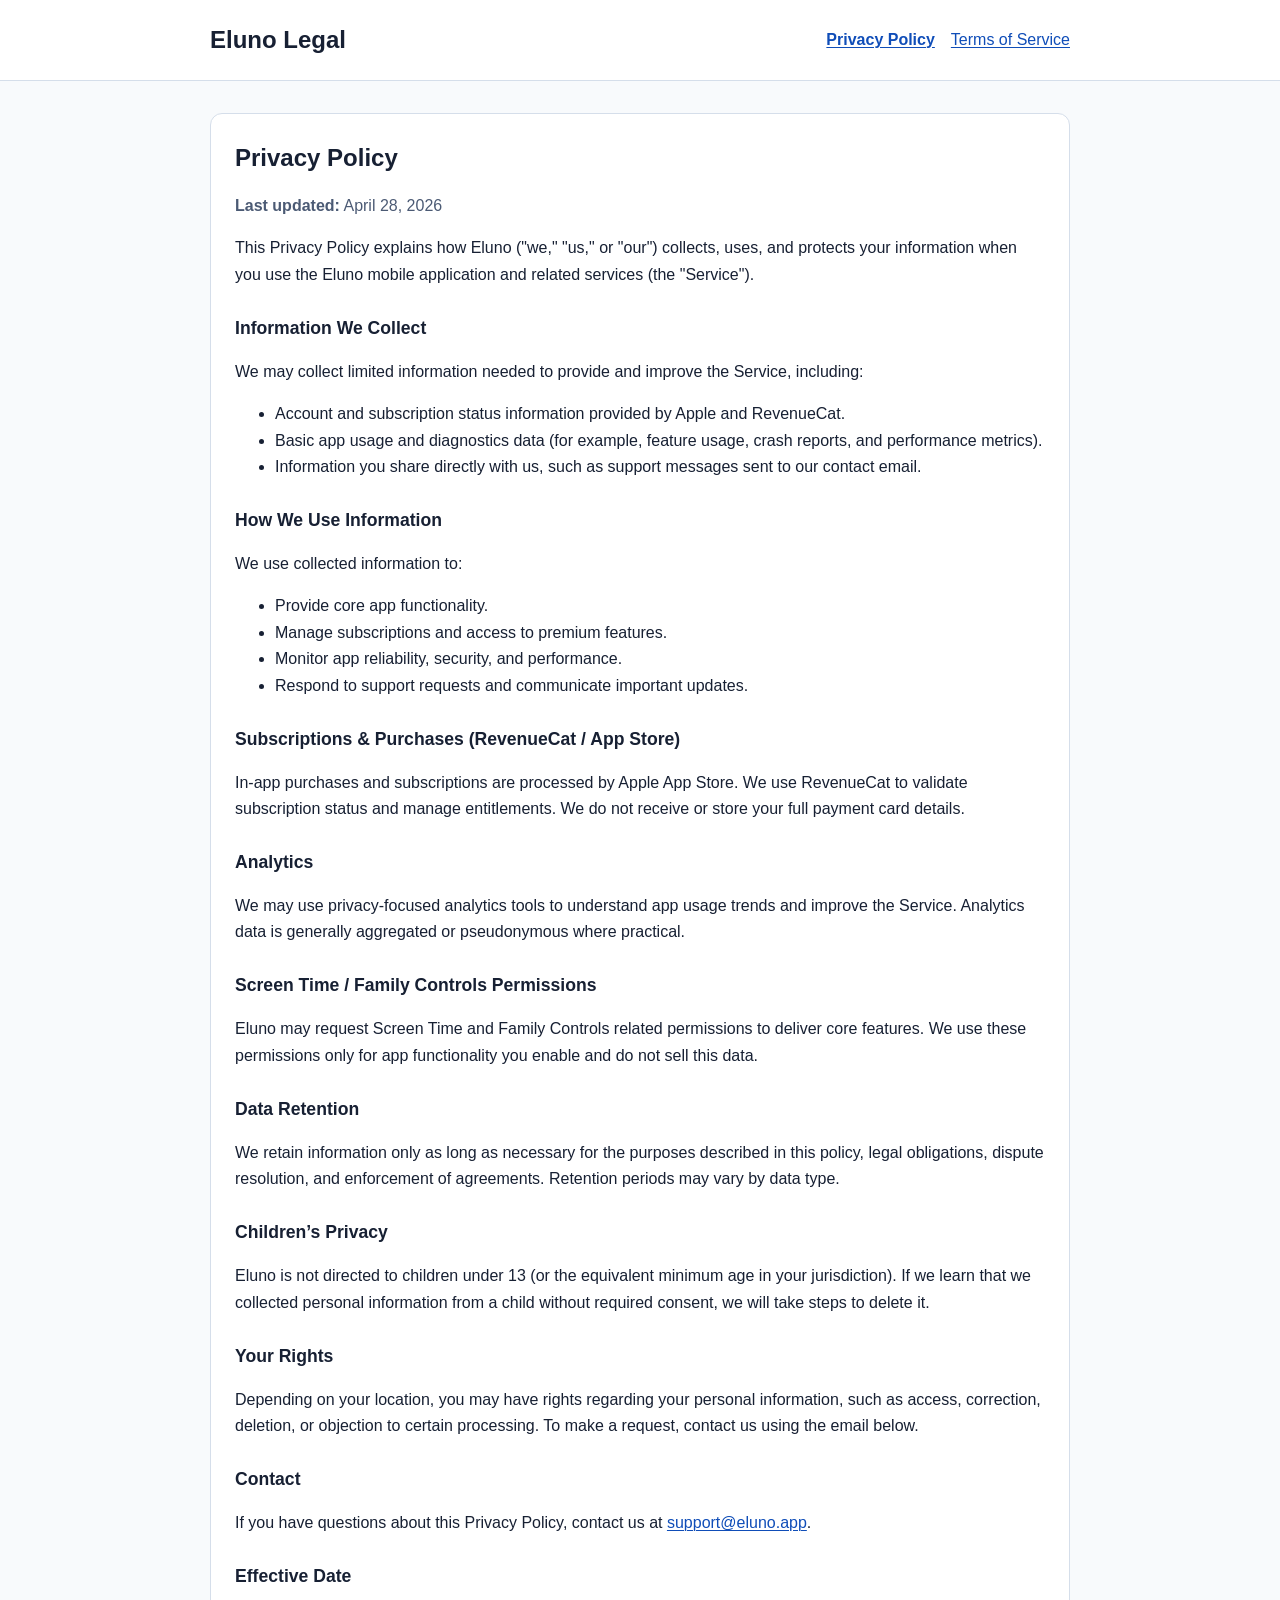
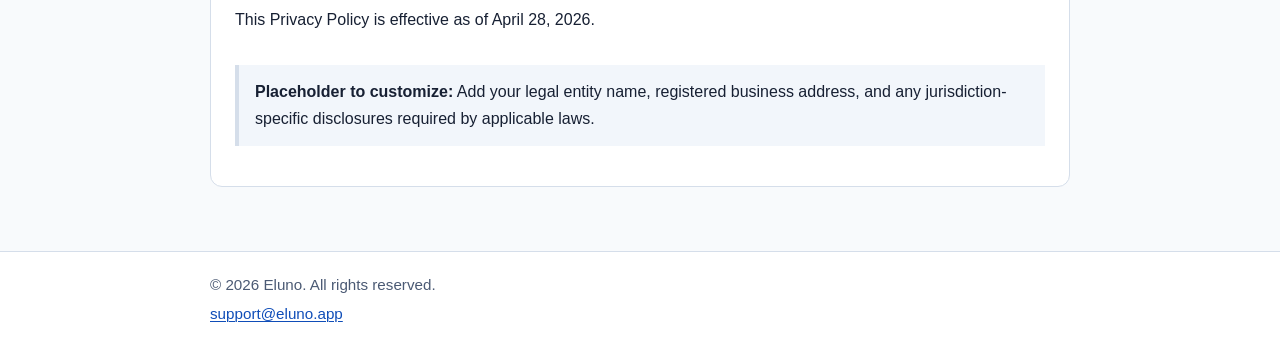
==== privacy.html @ fd9bef66 "init" ====
<!doctype html>
<html lang="en">
<head>
  <meta charset="utf-8">
  <meta name="viewport" content="width=device-width, initial-scale=1">
  <title>Eluno Privacy Policy</title>
  <meta name="description" content="Privacy Policy for Eluno, including data collection, usage, subscriptions, analytics, and user rights.">
  <link rel="stylesheet" href="styles.css">
</head>
<body>
  <header class="site-header">
    <div class="container">
      <h1>Eluno Legal</h1>
      <nav aria-label="Legal navigation">
        <a aria-current="page" href="privacy.html">Privacy Policy</a>
        <a href="terms.html">Terms of Service</a>
      </nav>
    </div>
  </header>

  <main class="container">
    <article class="card legal-content">
      <h2>Privacy Policy</h2>
      <p class="last-updated"><strong>Last updated:</strong> April 28, 2026</p>

      <p>This Privacy Policy explains how Eluno ("we," "us," or "our") collects, uses, and protects your information when you use the Eluno mobile application and related services (the "Service").</p>

      <h3>Information We Collect</h3>
      <p>We may collect limited information needed to provide and improve the Service, including:</p>
      <ul>
        <li>Account and subscription status information provided by Apple and RevenueCat.</li>
        <li>Basic app usage and diagnostics data (for example, feature usage, crash reports, and performance metrics).</li>
        <li>Information you share directly with us, such as support messages sent to our contact email.</li>
      </ul>

      <h3>How We Use Information</h3>
      <p>We use collected information to:</p>
      <ul>
        <li>Provide core app functionality.</li>
        <li>Manage subscriptions and access to premium features.</li>
        <li>Monitor app reliability, security, and performance.</li>
        <li>Respond to support requests and communicate important updates.</li>
      </ul>

      <h3>Subscriptions &amp; Purchases (RevenueCat / App Store)</h3>
      <p>In-app purchases and subscriptions are processed by Apple App Store. We use RevenueCat to validate subscription status and manage entitlements. We do not receive or store your full payment card details.</p>

      <h3>Analytics</h3>
      <p>We may use privacy-focused analytics tools to understand app usage trends and improve the Service. Analytics data is generally aggregated or pseudonymous where practical.</p>

      <h3>Screen Time / Family Controls Permissions</h3>
      <p>Eluno may request Screen Time and Family Controls related permissions to deliver core features. We use these permissions only for app functionality you enable and do not sell this data.</p>

      <h3>Data Retention</h3>
      <p>We retain information only as long as necessary for the purposes described in this policy, legal obligations, dispute resolution, and enforcement of agreements. Retention periods may vary by data type.</p>

      <h3>Children&rsquo;s Privacy</h3>
      <p>Eluno is not directed to children under 13 (or the equivalent minimum age in your jurisdiction). If we learn that we collected personal information from a child without required consent, we will take steps to delete it.</p>

      <h3>Your Rights</h3>
      <p>Depending on your location, you may have rights regarding your personal information, such as access, correction, deletion, or objection to certain processing. To make a request, contact us using the email below.</p>

      <h3>Contact</h3>
      <p>If you have questions about this Privacy Policy, contact us at <a href="mailto:support@eluno.app">support@eluno.app</a>.</p>

      <h3>Effective Date</h3>
      <p>This Privacy Policy is effective as of April 28, 2026.</p>

      <p class="placeholder-note"><strong>Placeholder to customize:</strong> Add your legal entity name, registered business address, and any jurisdiction-specific disclosures required by applicable laws.</p>
    </article>
  </main>

  <footer class="site-footer">
    <div class="container">
      <p>&copy; 2026 Eluno. All rights reserved.</p>
      <p><a href="mailto:support@eluno.app">support@eluno.app</a></p>
    </div>
  </footer>
</body>
</html>
---- styles.css ----
:root {
  --bg: #f8fafc;
  --surface: #ffffff;
  --text: #172033;
  --muted: #4b5a74;
  --border: #d5deea;
  --link: #0f4db8;
  --link-hover: #0b3a8a;
}

* {
  box-sizing: border-box;
}

body {
  margin: 0;
  font-family: "Segoe UI", Tahoma, Geneva, Verdana, sans-serif;
  line-height: 1.65;
  color: var(--text);
  background: var(--bg);
}

.container {
  width: min(100% - 2rem, 860px);
  margin: 0 auto;
}

.site-header {
  border-bottom: 1px solid var(--border);
  background: var(--surface);
}

.site-header .container {
  display: flex;
  flex-wrap: wrap;
  gap: 0.75rem 1.5rem;
  align-items: center;
  justify-content: space-between;
  padding: 1.25rem 0;
}

h1 {
  font-size: 1.5rem;
  margin: 0;
}

nav {
  display: flex;
  gap: 1rem;
}

a {
  color: var(--link);
  text-decoration-thickness: 0.08em;
  text-underline-offset: 0.15em;
}

a:hover,
a:focus-visible {
  color: var(--link-hover);
}

nav a[aria-current="page"] {
  font-weight: 700;
}

main {
  padding: 2rem 0;
}

.card {
  background: var(--surface);
  border: 1px solid var(--border);
  border-radius: 12px;
  padding: 1.5rem;
}

.legal-content h2 {
  margin-top: 0;
}

.legal-content h3 {
  margin-top: 1.6rem;
  margin-bottom: 0.5rem;
  font-size: 1.1rem;
}

.last-updated {
  color: var(--muted);
  margin-top: -0.25rem;
}

.placeholder-note {
  margin-top: 2rem;
  padding: 0.875rem 1rem;
  border-left: 4px solid var(--border);
  background: #f2f6fb;
}

.site-footer {
  margin-top: 2rem;
  border-top: 1px solid var(--border);
  background: var(--surface);
}

.site-footer .container {
  padding: 1rem 0 1.5rem;
  color: var(--muted);
  font-size: 0.95rem;
}

.site-footer p {
  margin: 0.25rem 0;
}

@media (max-width: 560px) {
  .site-header .container {
    flex-direction: column;
    align-items: flex-start;
  }

  nav {
    gap: 0.75rem;
    flex-wrap: wrap;
  }

  .card {
    padding: 1.1rem;
  }
}
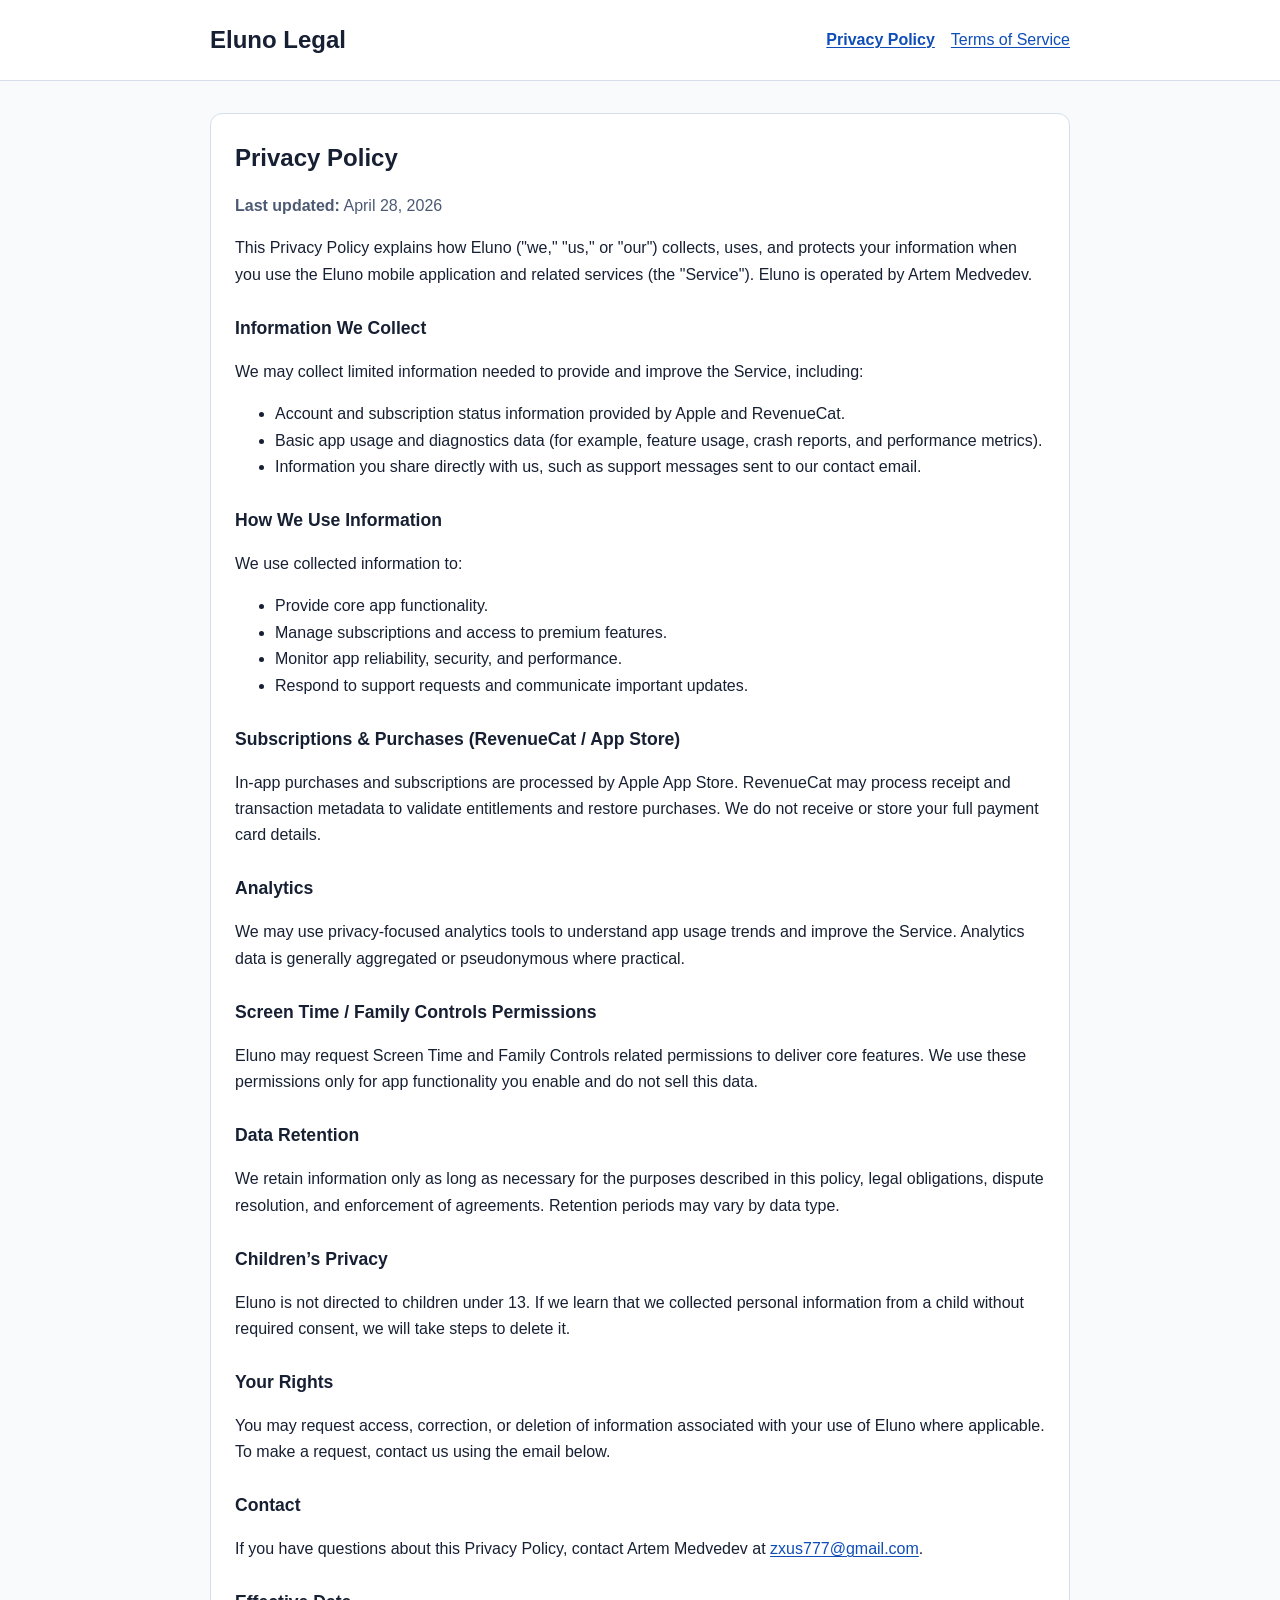
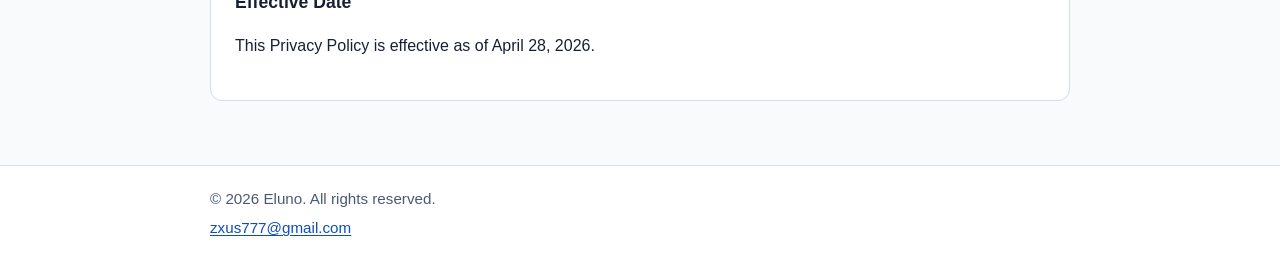
==== commit b5b19c61: "init" ====
--- a/privacy.html
+++ b/privacy.html
@@ -23,7 +23,7 @@
       <h2>Privacy Policy</h2>
       <p class="last-updated"><strong>Last updated:</strong> April 28, 2026</p>
 
-      <p>This Privacy Policy explains how Eluno ("we," "us," or "our") collects, uses, and protects your information when you use the Eluno mobile application and related services (the "Service").</p>
+      <p>This Privacy Policy explains how Eluno ("we," "us," or "our") collects, uses, and protects your information when you use the Eluno mobile application and related services (the "Service"). Eluno is operated by Artem Medvedev.</p>
 
       <h3>Information We Collect</h3>
       <p>We may collect limited information needed to provide and improve the Service, including:</p>
@@ -43,7 +43,7 @@
       </ul>
 
       <h3>Subscriptions &amp; Purchases (RevenueCat / App Store)</h3>
-      <p>In-app purchases and subscriptions are processed by Apple App Store. We use RevenueCat to validate subscription status and manage entitlements. We do not receive or store your full payment card details.</p>
+      <p>In-app purchases and subscriptions are processed by Apple App Store. RevenueCat may process receipt and transaction metadata to validate entitlements and restore purchases. We do not receive or store your full payment card details.</p>
 
       <h3>Analytics</h3>
       <p>We may use privacy-focused analytics tools to understand app usage trends and improve the Service. Analytics data is generally aggregated or pseudonymous where practical.</p>
@@ -55,25 +55,23 @@
       <p>We retain information only as long as necessary for the purposes described in this policy, legal obligations, dispute resolution, and enforcement of agreements. Retention periods may vary by data type.</p>
 
       <h3>Children&rsquo;s Privacy</h3>
-      <p>Eluno is not directed to children under 13 (or the equivalent minimum age in your jurisdiction). If we learn that we collected personal information from a child without required consent, we will take steps to delete it.</p>
+      <p>Eluno is not directed to children under 13. If we learn that we collected personal information from a child without required consent, we will take steps to delete it.</p>
 
       <h3>Your Rights</h3>
-      <p>Depending on your location, you may have rights regarding your personal information, such as access, correction, deletion, or objection to certain processing. To make a request, contact us using the email below.</p>
+      <p>You may request access, correction, or deletion of information associated with your use of Eluno where applicable. To make a request, contact us using the email below.</p>
 
       <h3>Contact</h3>
-      <p>If you have questions about this Privacy Policy, contact us at <a href="mailto:support@eluno.app">support@eluno.app</a>.</p>
+      <p>If you have questions about this Privacy Policy, contact Artem Medvedev at <a href="mailto:zxus777@gmail.com">zxus777@gmail.com</a>.</p>
 
       <h3>Effective Date</h3>
       <p>This Privacy Policy is effective as of April 28, 2026.</p>
-
-      <p class="placeholder-note"><strong>Placeholder to customize:</strong> Add your legal entity name, registered business address, and any jurisdiction-specific disclosures required by applicable laws.</p>
     </article>
   </main>
 
   <footer class="site-footer">
     <div class="container">
       <p>&copy; 2026 Eluno. All rights reserved.</p>
-      <p><a href="mailto:support@eluno.app">support@eluno.app</a></p>
+      <p><a href="mailto:zxus777@gmail.com">zxus777@gmail.com</a></p>
     </div>
   </footer>
 </body>
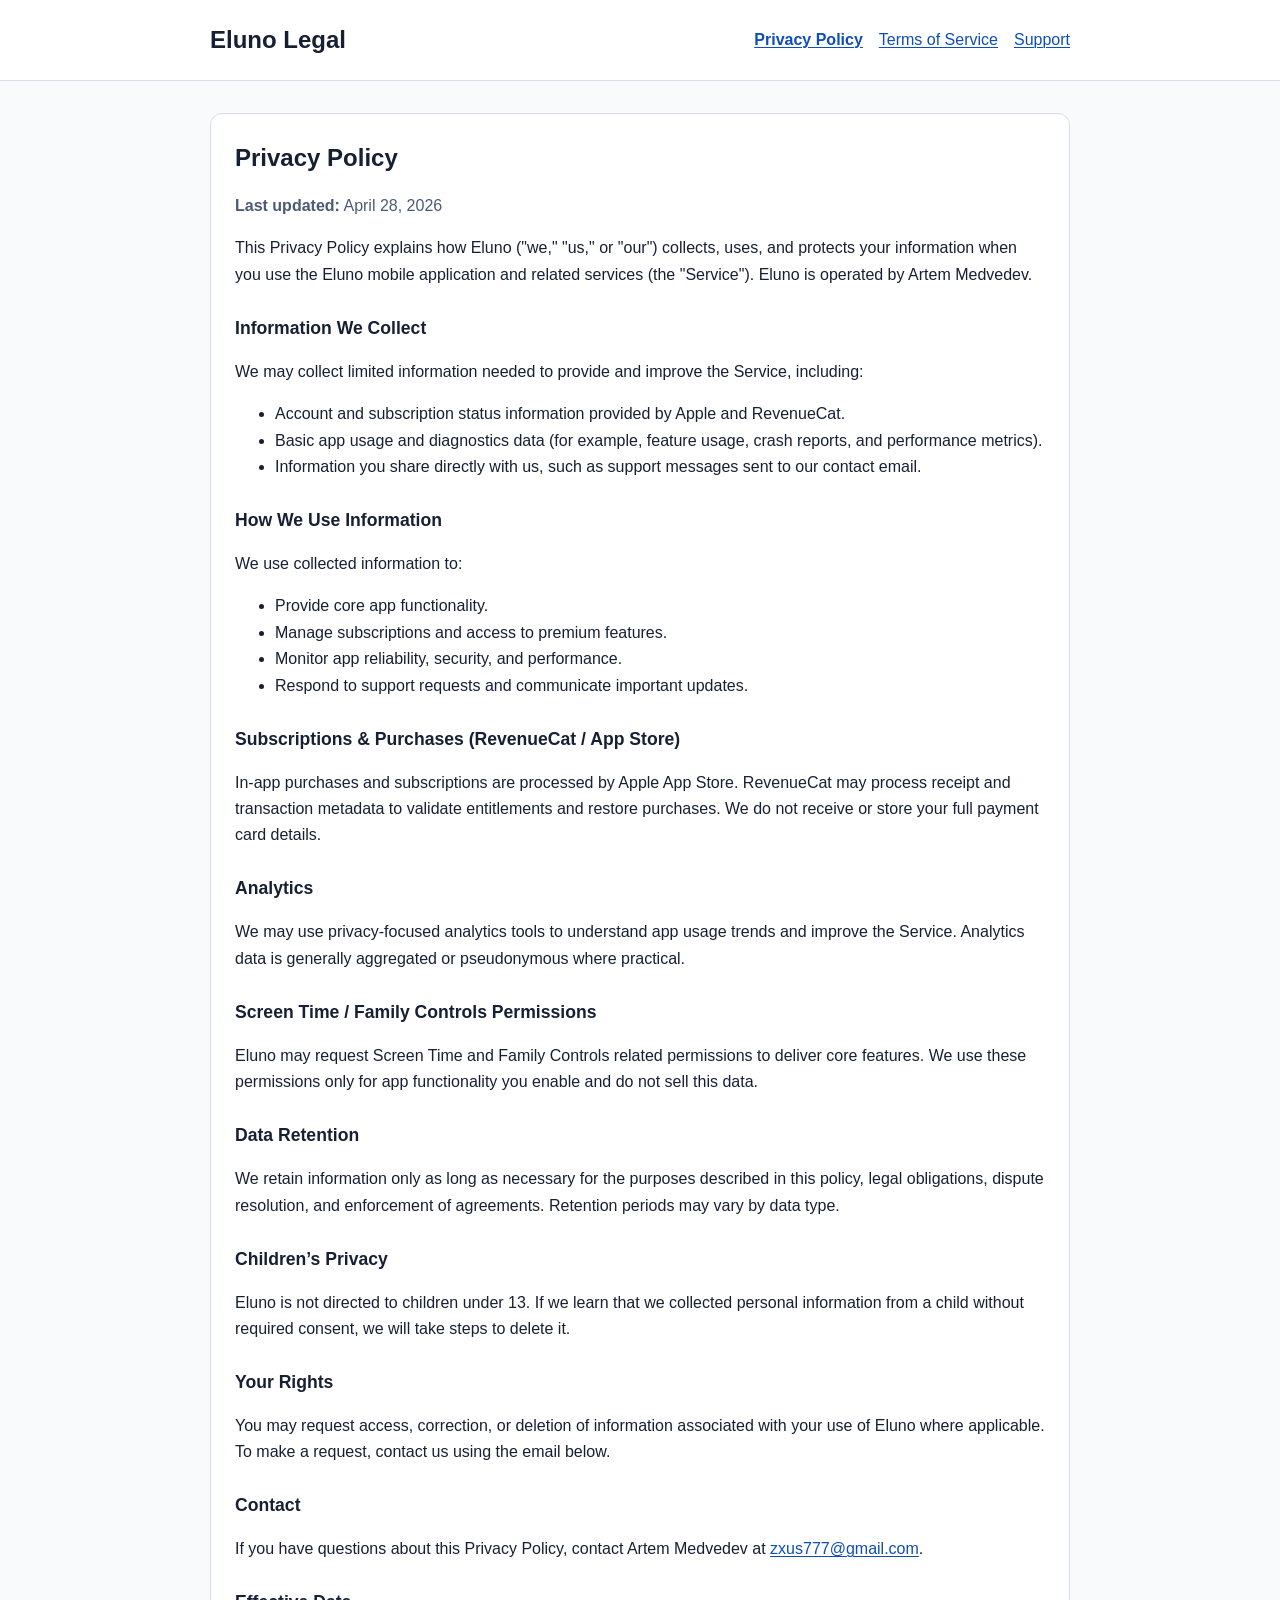
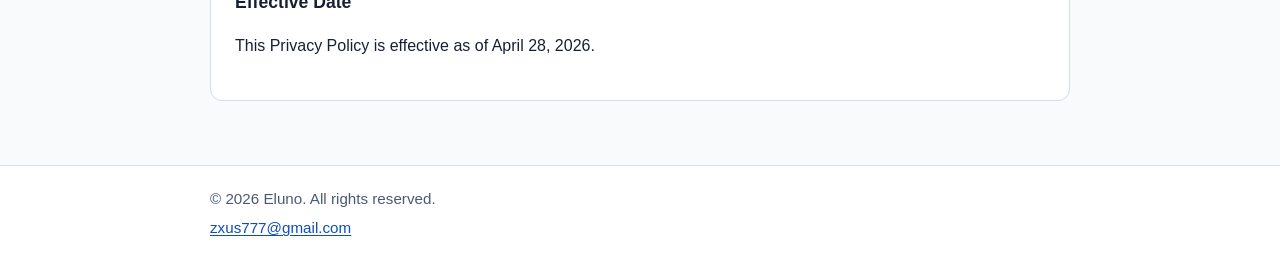
==== commit 3e55263a: "add support" ====
--- a/privacy.html
+++ b/privacy.html
@@ -14,6 +14,7 @@
       <nav aria-label="Legal navigation">
         <a aria-current="page" href="privacy.html">Privacy Policy</a>
         <a href="terms.html">Terms of Service</a>
+        <a href="support.html">Support</a>
       </nav>
     </div>
   </header>
